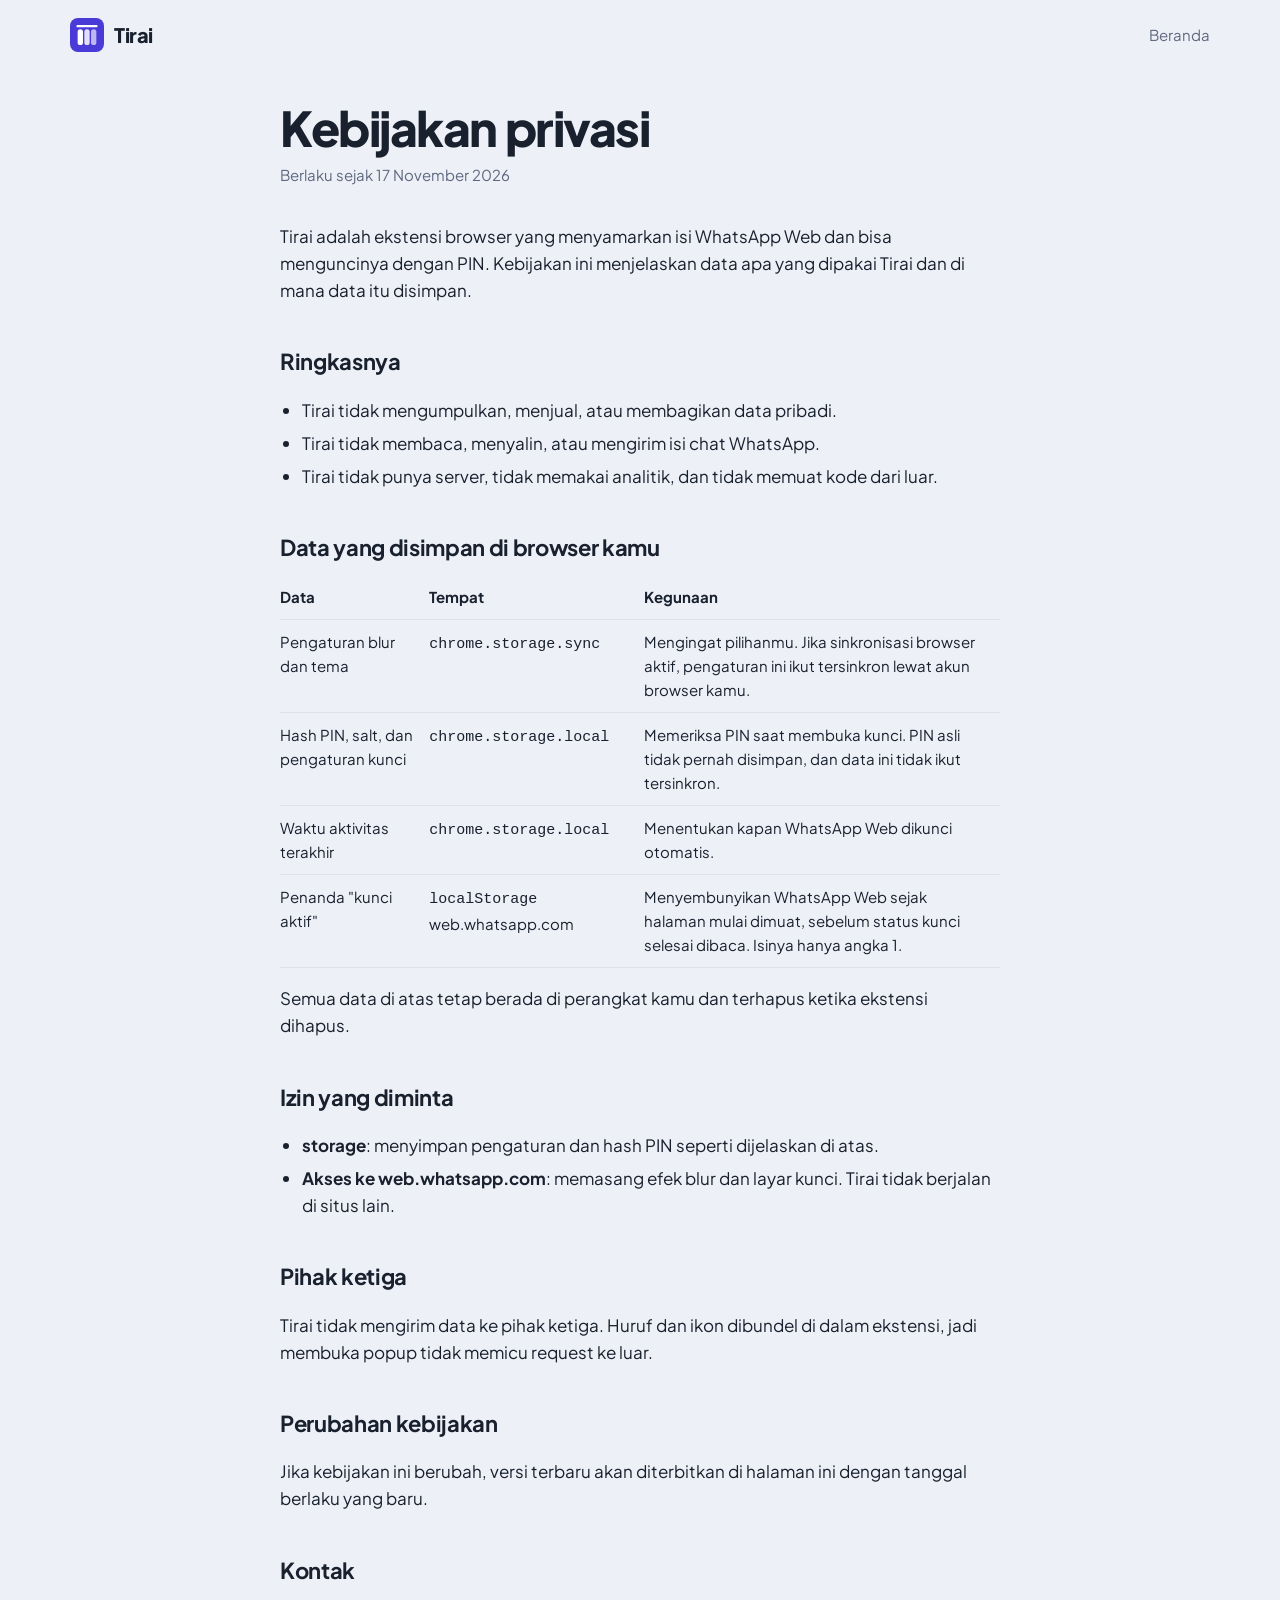
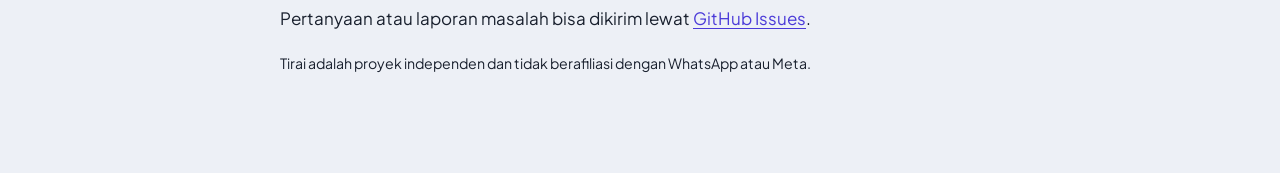
==== docs/privacy.html @ 5a01ec67 "Tirai: privacy extension for WhatsApp Web - Blur messages, previews, input, media, gallery, avatars " ====
<!doctype html>
<html lang="id">
<head>
  <meta charset="utf-8" />
  <meta name="viewport" content="width=device-width, initial-scale=1" />
  <title>Kebijakan Privasi | Tirai untuk WhatsApp Web</title>
  <meta name="description" content="Kebijakan privasi ekstensi Tirai: data apa yang disimpan, di mana, dan untuk apa. Tirai tidak mengumpulkan atau mengirim data pengguna." />
  <meta name="robots" content="index, follow" />
  <meta name="theme-color" content="#4a3ad8" />
  <link rel="canonical" href="https://yudadwiptr.github.io/privacywaweb/privacy.html" />
  <link rel="icon" href="favicon.ico" sizes="48x48" />
  <link rel="icon" href="favicon.svg" type="image/svg+xml" />
  <link rel="apple-touch-icon" href="apple-touch-icon.png" />
  <meta property="og:type" content="article" />
  <meta property="og:title" content="Kebijakan Privasi Tirai" />
  <meta property="og:description" content="Tirai tidak mengumpulkan, menjual, atau mengirim data pengguna." />
  <meta property="og:url" content="https://yudadwiptr.github.io/privacywaweb/privacy.html" />
  <meta property="og:image" content="https://yudadwiptr.github.io/privacywaweb/og-image.png" />
  <link rel="stylesheet" href="site.css" />
</head>
<body>
  <header class="site-head">
    <div class="wrap">
      <a class="logo" href="./" aria-label="Tirai, beranda">
        <svg viewBox="0 0 32 32" aria-hidden="true">
          <rect width="32" height="32" rx="7.5" fill="var(--velvet)" />
          <rect x="6" y="6.5" width="20" height="2.2" rx="1.1" fill="#fff" />
          <rect x="7.2" y="10.5" width="5" height="15" rx="2.5" fill="#fff" />
          <rect x="13.5" y="10.5" width="5" height="15" rx="2.5" fill="#fff" fill-opacity=".84" />
          <rect x="19.8" y="10.5" width="5" height="15" rx="2.5" fill="#fff" fill-opacity=".64" />
        </svg>
        Tirai
      </a>
      <nav class="nav" aria-label="Utama"><a href="./">Beranda</a></nav>
    </div>
  </header>

  <main class="article">
    <div class="wrap">
      <h1>Kebijakan privasi</h1>
      <p class="meta">Berlaku sejak 17 November 2026</p>

      <p>Tirai adalah ekstensi browser yang menyamarkan isi WhatsApp Web dan bisa menguncinya dengan PIN. Kebijakan ini menjelaskan data apa yang dipakai Tirai dan di mana data itu disimpan.</p>

      <h2>Ringkasnya</h2>
      <ul>
        <li>Tirai tidak mengumpulkan, menjual, atau membagikan data pribadi.</li>
        <li>Tirai tidak membaca, menyalin, atau mengirim isi chat WhatsApp.</li>
        <li>Tirai tidak punya server, tidak memakai analitik, dan tidak memuat kode dari luar.</li>
      </ul>

      <h2>Data yang disimpan di browser kamu</h2>
      <table>
        <thead><tr><th>Data</th><th>Tempat</th><th>Kegunaan</th></tr></thead>
        <tbody>
          <tr><td>Pengaturan blur dan tema</td><td><code>chrome.storage.sync</code></td><td>Mengingat pilihanmu. Jika sinkronisasi browser aktif, pengaturan ini ikut tersinkron lewat akun browser kamu.</td></tr>
          <tr><td>Hash PIN, salt, dan pengaturan kunci</td><td><code>chrome.storage.local</code></td><td>Memeriksa PIN saat membuka kunci. PIN asli tidak pernah disimpan, dan data ini tidak ikut tersinkron.</td></tr>
          <tr><td>Waktu aktivitas terakhir</td><td><code>chrome.storage.local</code></td><td>Menentukan kapan WhatsApp Web dikunci otomatis.</td></tr>
          <tr><td>Penanda "kunci aktif"</td><td><code>localStorage</code> web.whatsapp.com</td><td>Menyembunyikan WhatsApp Web sejak halaman mulai dimuat, sebelum status kunci selesai dibaca. Isinya hanya angka 1.</td></tr>
        </tbody>
      </table>
      <p>Semua data di atas tetap berada di perangkat kamu dan terhapus ketika ekstensi dihapus.</p>

      <h2>Izin yang diminta</h2>
      <ul>
        <li><strong>storage</strong>: menyimpan pengaturan dan hash PIN seperti dijelaskan di atas.</li>
        <li><strong>Akses ke web.whatsapp.com</strong>: memasang efek blur dan layar kunci. Tirai tidak berjalan di situs lain.</li>
      </ul>

      <h2>Pihak ketiga</h2>
      <p>Tirai tidak mengirim data ke pihak ketiga. Huruf dan ikon dibundel di dalam ekstensi, jadi membuka popup tidak memicu request ke luar.</p>

      <h2>Perubahan kebijakan</h2>
      <p>Jika kebijakan ini berubah, versi terbaru akan diterbitkan di halaman ini dengan tanggal berlaku yang baru.</p>

      <h2>Kontak</h2>
      <p>Pertanyaan atau laporan masalah bisa dikirim lewat <a href="https://github.com/yudadwiptr/privacywaweb/issues" rel="noopener">GitHub Issues</a>.</p>

      <p><small>Tirai adalah proyek independen dan tidak berafiliasi dengan WhatsApp atau Meta.</small></p>
    </div>
  </main>
</body>
</html>
---- docs/site.css ----
@font-face {
  font-family: "Plus Jakarta Sans";
  src: url("fonts/PlusJakartaSans.ttf") format("truetype");
  font-weight: 200 800;
  font-display: swap;
}

:root {
  --mist: #edf0f6;
  --paper: #ffffff;
  --ink: #19202e;
  --slate: #5f6880;
  --hair: #dfe3ec;
  --velvet: #4a3ad8;
  --velvet-deep: #3a2cb8;
  --velvet-soft: #e7e4ff;
  --velvet-ink: #ffffff;
  --danger: #c2334d;
  --win: #f6f7fb;
  --bubble-in: #ffffff;
  --bubble-out: #e3e0ff;
  --fold-a: rgba(74, 58, 216, 0.10);
  --fold-b: rgba(74, 58, 216, 0.03);
  --shadow: 0 1px 2px rgba(25, 32, 46, 0.06), 0 24px 60px -28px rgba(25, 32, 46, 0.35);
  color-scheme: light;
}

@media (prefers-color-scheme: dark) {
  :root:not([data-theme="light"]) {
    --mist: #11131a; --paper: #1a1d27; --ink: #e9ebf3; --slate: #9aa2b8; --hair: #2a2e3b;
    --velvet: #9b8fff; --velvet-deep: #b3aaff; --velvet-soft: #2a2550; --velvet-ink: #15122e; --danger: #ff7a8f;
    --win: #20232f; --bubble-in: #2b3040; --bubble-out: #3a3470;
    --fold-a: rgba(155, 143, 255, 0.08); --fold-b: rgba(155, 143, 255, 0.02);
    --shadow: 0 1px 2px rgba(0, 0, 0, 0.3), 0 24px 60px -24px rgba(0, 0, 0, 0.7);
    color-scheme: dark;
  }
}
:root[data-theme="dark"] {
  --mist: #11131a; --paper: #1a1d27; --ink: #e9ebf3; --slate: #9aa2b8; --hair: #2a2e3b;
  --velvet: #9b8fff; --velvet-deep: #b3aaff; --velvet-soft: #2a2550; --velvet-ink: #15122e; --danger: #ff7a8f;
  --win: #20232f; --bubble-in: #2b3040; --bubble-out: #3a3470;
  --fold-a: rgba(155, 143, 255, 0.08); --fold-b: rgba(155, 143, 255, 0.02);
  --shadow: 0 1px 2px rgba(0, 0, 0, 0.3), 0 24px 60px -24px rgba(0, 0, 0, 0.7);
  color-scheme: dark;
}

* { box-sizing: border-box; }
html { scroll-behavior: smooth; }
body {
  margin: 0;
  background: var(--mist);
  color: var(--ink);
  font: 400 17px/1.6 "Plus Jakarta Sans", system-ui, -apple-system, "Segoe UI", sans-serif;
  -webkit-font-smoothing: antialiased;
}
img, svg { display: block; max-width: 100%; }
a { color: var(--velvet); text-underline-offset: 3px; }
:focus-visible { outline: 2px solid var(--velvet); outline-offset: 3px; border-radius: 6px; }

.wrap { width: min(1140px, 100% - 32px); margin-inline: auto; }
.skip { position: absolute; left: -999px; }
.skip:focus { left: 16px; top: 12px; z-index: 10; background: var(--paper); padding: 8px 12px; }

/* Header */
.site-head { padding: 18px 0; }
.site-head .wrap { display: flex; align-items: center; justify-content: space-between; gap: 16px; }
.logo { display: flex; align-items: center; gap: 10px; color: var(--ink); text-decoration: none; font-weight: 800; font-size: 20px; letter-spacing: -0.02em; }
.logo svg { width: 34px; height: 34px; }
.nav { display: flex; align-items: center; gap: 22px; font-size: 15px; }
.nav a { color: var(--slate); text-decoration: none; }
.nav a:hover { color: var(--ink); }
@media (max-width: 760px) { .nav a:not(.btn) { display: none; } }

.btn {
  display: inline-flex; align-items: center; justify-content: center; gap: 8px;
  font: 700 15px/1 inherit; font-family: inherit; text-decoration: none; cursor: pointer;
  padding: 13px 20px; border-radius: 12px; border: 1.5px solid transparent;
}
.btn.primary { background: var(--velvet); color: var(--velvet-ink); }
.btn.primary:hover { background: var(--velvet-deep); }
.btn.quiet { border-color: var(--hair); color: var(--ink); background: var(--paper); }
.btn.quiet:hover { border-color: var(--velvet); }
.btn.small { padding: 9px 14px; font-size: 14px; border-radius: 10px; }
.btn svg { width: 18px; height: 18px; }

/* Hero */
.hero { padding: 40px 0 72px; }
.hero .wrap { display: grid; grid-template-columns: minmax(0, 1fr) minmax(0, 1.15fr); gap: 56px; align-items: center; }
.hero h1 {
  margin: 0 0 20px; font-size: clamp(38px, 4.4vw, 56px); line-height: 1.04; font-weight: 800; letter-spacing: -0.035em;
  text-wrap: balance;
}
.hero .lede { margin: 0 0 28px; font-size: 19px; color: var(--slate); max-width: 34ch; }
.hero .ctas { display: flex; flex-wrap: wrap; gap: 10px; }
.hero .note { margin: 14px 0 0; font-size: 14px; color: var(--slate); }
@media (max-width: 920px) {
  .hero .wrap { grid-template-columns: 1fr; gap: 36px; }
  .hero .lede { max-width: 46ch; }
}

/* Demo: a pretend WhatsApp Web window */
.demo { position: relative; }
.frame {
  position: relative; overflow: hidden;
  background: var(--paper); border-radius: 18px; box-shadow: var(--shadow);
  border: 1px solid var(--hair);
}
.frame-bar { display: flex; align-items: center; gap: 6px; padding: 10px 14px; border-bottom: 1px solid var(--hair); font-size: 12.5px; color: var(--slate); }
.frame-bar i { width: 10px; height: 10px; border-radius: 50%; background: var(--hair); }
.frame-bar span { margin-left: 10px; padding: 3px 12px; border-radius: 999px; background: var(--mist); }
.app { display: grid; grid-template-columns: 38% 1fr; height: 380px; background: var(--win); }
.chats { border-right: 1px solid var(--hair); background: var(--paper); overflow: hidden; }
.chat-row { display: grid; grid-template-columns: 36px 1fr auto; gap: 10px; align-items: center; padding: 10px 12px; border-bottom: 1px solid var(--hair); }
.chat-row.active { background: var(--velvet-soft); }
.av { width: 36px; height: 36px; border-radius: 50%; }
.av.a1 { background: linear-gradient(135deg, #f6a57b, #e0567b); }
.av.a2 { background: linear-gradient(135deg, #7bd0b0, #3c8fd8); }
.av.a3 { background: linear-gradient(135deg, #b39cf5, #6a52d8); }
.av.a4 { background: linear-gradient(135deg, #f5d36b, #ec8b3c); }
.av.a5 { background: linear-gradient(135deg, #9fb3c8, #5c6f86); }
.who { min-width: 0; }
.who b { display: block; font-size: 13.5px; font-weight: 700; white-space: nowrap; overflow: hidden; text-overflow: ellipsis; }
.who small { display: block; font-size: 12.5px; color: var(--slate); white-space: nowrap; overflow: hidden; text-overflow: ellipsis; }
.time { font-size: 11px; color: var(--slate); align-self: start; padding-top: 3px; }

.room { display: grid; grid-template-rows: auto 1fr auto; min-width: 0; }
.room-head { display: flex; align-items: center; gap: 10px; padding: 9px 14px; background: var(--paper); border-bottom: 1px solid var(--hair); }
.room-head .av { width: 32px; height: 32px; }
.room-head b { font-size: 14px; }
.msgs { display: flex; flex-direction: column; gap: 8px; padding: 14px; overflow: hidden;
  background-image: radial-gradient(var(--hair) 1px, transparent 1px); background-size: 18px 18px; }
.msg { max-width: 78%; padding: 8px 11px; border-radius: 12px; font-size: 14px; line-height: 1.4; background: var(--bubble-in); box-shadow: 0 1px 1px rgba(0,0,0,.05); }
.msg.out { align-self: flex-end; background: var(--bubble-out); }
.msg.photo { padding: 4px; }
.photo-art { width: 170px; height: 96px; border-radius: 9px; background: linear-gradient(160deg, #8fd3b5 0%, #5aa2d8 55%, #4a3ad8 100%); position: relative; overflow: hidden; }
.photo-art::after { content: ""; position: absolute; left: 18px; bottom: -30px; width: 110px; height: 70px; border-radius: 50%; background: rgba(255,255,255,.35); }
.composer { display: flex; align-items: center; gap: 8px; padding: 10px 12px; background: var(--paper); border-top: 1px solid var(--hair); }
.typing { flex: 1; padding: 8px 12px; border-radius: 10px; background: var(--mist); font-size: 14px; }

/* the blur itself, mirroring what the extension does */
.blurable { transition: filter .25s ease; }
.demo.on .blurable { filter: blur(6px); }
.demo.on .blurable:hover { filter: none; }

/* curtain sweep when the demo turns on */
.sweep {
  position: absolute; inset: 0; pointer-events: none; z-index: 2;
  background: repeating-linear-gradient(90deg, var(--fold-a) 0, rgba(74,58,216,.18) 20px, var(--fold-a) 40px);
  transform: translateY(-101%);
}
.demo.sweeping .sweep { animation: sweep 1s cubic-bezier(.65,0,.25,1) forwards; }
@keyframes sweep { 0% { transform: translateY(-101%); } 50% { transform: translateY(0); } 100% { transform: translateY(101%); } }

/* lock screen inside the demo */
.lockscreen {
  position: absolute; inset: 0; z-index: 3; display: grid; place-items: center; text-align: center;
  background: repeating-linear-gradient(90deg, var(--fold-a) 0, var(--fold-b) 40px, var(--fold-a) 80px), var(--mist);
  transform: translateY(-101%); transition: transform .6s cubic-bezier(.65,0,.25,1);
}
.lockscreen::before { content: ""; position: absolute; top: 0; left: 0; right: 0; height: 5px; background: var(--velvet); }
.demo.locked .lockscreen { transform: translateY(0); }
.lockscreen .card { background: var(--paper); padding: 24px 26px 20px; border-radius: 18px; box-shadow: var(--shadow); width: min(300px, 90%); }
.lockscreen svg { width: 42px; height: 42px; margin: 0 auto 10px; }
.lockscreen h3 { margin: 0; font-size: 18px; font-weight: 800; letter-spacing: -0.02em; }
.lockscreen p { margin: 4px 0 14px; font-size: 13px; color: var(--slate); }
.slots { position: relative; display: flex; justify-content: center; gap: 8px; }
.slots span { width: 34px; height: 42px; border-radius: 10px; border: 1.5px solid var(--hair); background: var(--mist); display: grid; place-items: center; }
.slots span.filled::after { content: ""; width: 10px; height: 10px; border-radius: 50%; background: var(--ink); }
.slots input { position: absolute; inset: 0; opacity: 0; width: 100%; font-size: 16px; }
.slots.shake { animation: shake .38s; }
.slots.shake span { border-color: var(--danger); }
@keyframes shake { 20%{transform:translateX(-8px)} 40%{transform:translateX(7px)} 60%{transform:translateX(-5px)} 80%{transform:translateX(3px)} }
.lockscreen .hint { margin: 12px 0 0; font-size: 12px; }

.controls { display: flex; flex-wrap: wrap; align-items: center; justify-content: space-between; gap: 12px; margin-top: 14px; font-size: 14px; color: var(--slate); }
.toggle { display: inline-flex; align-items: center; gap: 10px; cursor: pointer; color: var(--ink); font-weight: 600; }
.toggle input { position: absolute; opacity: 0; }
.toggle .track { width: 44px; height: 26px; border-radius: 13px; background: var(--hair); position: relative; transition: background .2s; }
.toggle .track::after { content: ""; position: absolute; top: 3px; left: 3px; width: 20px; height: 20px; border-radius: 50%; background: #fff; box-shadow: 0 1px 2px rgba(0,0,0,.25); transition: transform .2s; }
.toggle input:checked + .track { background: var(--velvet); }
.toggle input:checked + .track::after { transform: translateX(18px); }
.toggle input:focus-visible + .track { outline: 2px solid var(--velvet); outline-offset: 2px; }

@media (max-width: 600px) {
  .app { grid-template-columns: 1fr; height: 360px; }
  .chats { display: none; }
  .photo-art { width: 140px; }
}

/* Sections */
section { scroll-margin-top: 20px; }
.band { padding: 80px 0; border-top: 1px solid var(--hair); }
.band.paper { background: var(--paper); }
.band h2 { margin: 0 0 14px; font-size: clamp(30px, 3.6vw, 42px); line-height: 1.1; font-weight: 800; letter-spacing: -0.03em; text-wrap: balance; }
.band .intro { margin: 0 0 40px; color: var(--slate); font-size: 18px; max-width: 58ch; }

.features { list-style: none; margin: 0; padding: 0; display: grid; grid-template-columns: repeat(2, minmax(0, 1fr)); column-gap: 48px; }
.features li { display: grid; grid-template-columns: 44px 1fr; gap: 16px; padding: 20px 0; border-top: 1px solid var(--hair); }
.features .ico { width: 44px; height: 44px; border-radius: 12px; display: grid; place-items: center; background: var(--velvet-soft); color: var(--velvet); }
.features .ico svg { width: 22px; height: 22px; }
.features h3 { margin: 0 0 4px; font-size: 18px; font-weight: 700; letter-spacing: -0.01em; }
.features p { margin: 0; color: var(--slate); font-size: 15.5px; }
@media (max-width: 760px) { .features { grid-template-columns: 1fr; } }

.split { display: grid; grid-template-columns: minmax(0, 1fr) minmax(0, 1fr); gap: 56px; align-items: center; }
@media (max-width: 860px) { .split { grid-template-columns: 1fr; gap: 32px; } }
.ticks { list-style: none; margin: 0; padding: 0; }
.ticks li { position: relative; padding: 10px 0 10px 32px; border-top: 1px solid var(--hair); }
.ticks li::before {
  content: ""; position: absolute; left: 2px; top: 16px; width: 16px; height: 16px; border-radius: 5px;
  background: var(--velvet) url("data:image/svg+xml,%3Csvg xmlns='http://www.w3.org/2000/svg' viewBox='0 0 16 16'%3E%3Cpath d='m4 8.3 2.6 2.5L12 5.5' fill='none' stroke='white' stroke-width='2' stroke-linecap='round' stroke-linejoin='round'/%3E%3C/svg%3E") center/100% no-repeat;
}
kbd { font: 600 13px/1 inherit; font-family: inherit; padding: 3px 7px; border-radius: 6px; background: var(--paper); border: 1px solid var(--hair); border-bottom-width: 2px; }

.lock-figure { background: repeating-linear-gradient(90deg, var(--fold-a) 0, var(--fold-b) 40px, var(--fold-a) 80px), var(--mist); border-radius: 22px; padding: 56px 24px; display: grid; place-items: center; position: relative; overflow: hidden; }
.lock-figure::before { content: ""; position: absolute; top: 0; left: 0; right: 0; height: 6px; background: var(--velvet); }
.lock-figure .card { background: var(--paper); border-radius: 20px; padding: 28px; text-align: center; box-shadow: var(--shadow); width: min(320px, 100%); }
.lock-figure svg { width: 48px; height: 48px; margin: 0 auto 12px; }
.lock-figure h3 { margin: 0; font-size: 20px; font-weight: 800; letter-spacing: -0.02em; }
.lock-figure p { margin: 4px 0 16px; font-size: 14px; color: var(--slate); }
.lock-figure .slots span:nth-child(-n+2)::after { content: ""; width: 10px; height: 10px; border-radius: 50%; background: var(--ink); }

.promise { font-size: clamp(22px, 2.4vw, 28px); line-height: 1.35; font-weight: 500; letter-spacing: -0.015em; margin: 0 0 40px; max-width: 34ch; text-wrap: balance; }
.facts { display: grid; grid-template-columns: repeat(3, minmax(0, 1fr)); gap: 32px; }
.facts h3 { margin: 0 0 6px; font-size: 17px; font-weight: 700; }
.facts p { margin: 0; color: var(--slate); font-size: 15.5px; }
@media (max-width: 760px) { .facts { grid-template-columns: 1fr; gap: 20px; } }

.steps { counter-reset: step; list-style: none; margin: 0; padding: 0; display: grid; grid-template-columns: repeat(3, minmax(0, 1fr)); gap: 32px; }
.steps li { counter-increment: step; position: relative; padding-top: 56px; }
.steps li::before {
  content: counter(step); position: absolute; top: 0; left: 0; width: 40px; height: 40px; border-radius: 12px;
  display: grid; place-items: center; background: var(--velvet); color: var(--velvet-ink); font-weight: 800; font-size: 18px;
}
.steps h3 { margin: 0 0 6px; font-size: 18px; font-weight: 700; }
.steps p { margin: 0; color: var(--slate); font-size: 15.5px; }
@media (max-width: 760px) { .steps { grid-template-columns: 1fr; } }

.faq { max-width: 760px; }
.faq details { border-top: 1px solid var(--hair); padding: 4px 0; }
.faq details:last-child { border-bottom: 1px solid var(--hair); }
.faq summary { cursor: pointer; list-style: none; display: flex; justify-content: space-between; gap: 16px; padding: 16px 0; font-weight: 700; font-size: 17.5px; }
.faq summary::-webkit-details-marker { display: none; }
.faq summary::after { content: "+"; font-size: 24px; line-height: 1; color: var(--velvet); transition: transform .2s; }
.faq details[open] summary::after { transform: rotate(45deg); }
.faq details p { margin: 0 0 18px; color: var(--slate); max-width: 64ch; }

.site-foot { padding: 40px 0 56px; border-top: 1px solid var(--hair); font-size: 14px; color: var(--slate); }
.site-foot .wrap { display: flex; flex-wrap: wrap; justify-content: space-between; gap: 16px 32px; }
.site-foot nav { display: flex; gap: 20px; }
.site-foot p { margin: 0; max-width: 60ch; }

/* Article (privacy policy) */
.article { padding: 32px 0 80px; }
.article .wrap { max-width: 720px; }
.article h1 { font-size: clamp(34px, 4.4vw, 48px); line-height: 1.1; letter-spacing: -0.03em; font-weight: 800; margin: 0 0 8px; }
.article .meta { color: var(--slate); margin: 0 0 36px; font-size: 15px; }
.article h2 { font-size: 22px; letter-spacing: -0.015em; margin: 40px 0 10px; }
.article p, .article li { color: var(--ink); }
.article ul { padding-left: 22px; }
.article li + li { margin-top: 6px; }
.article table { width: 100%; border-collapse: collapse; font-size: 15px; margin: 8px 0; }
.article th, .article td { text-align: left; padding: 10px 12px 10px 0; border-bottom: 1px solid var(--hair); vertical-align: top; }
.article th { font-weight: 700; }

@media (prefers-reduced-motion: reduce) {
  html { scroll-behavior: auto; }
  *, *::before, *::after { animation: none !important; transition: none !important; }
}
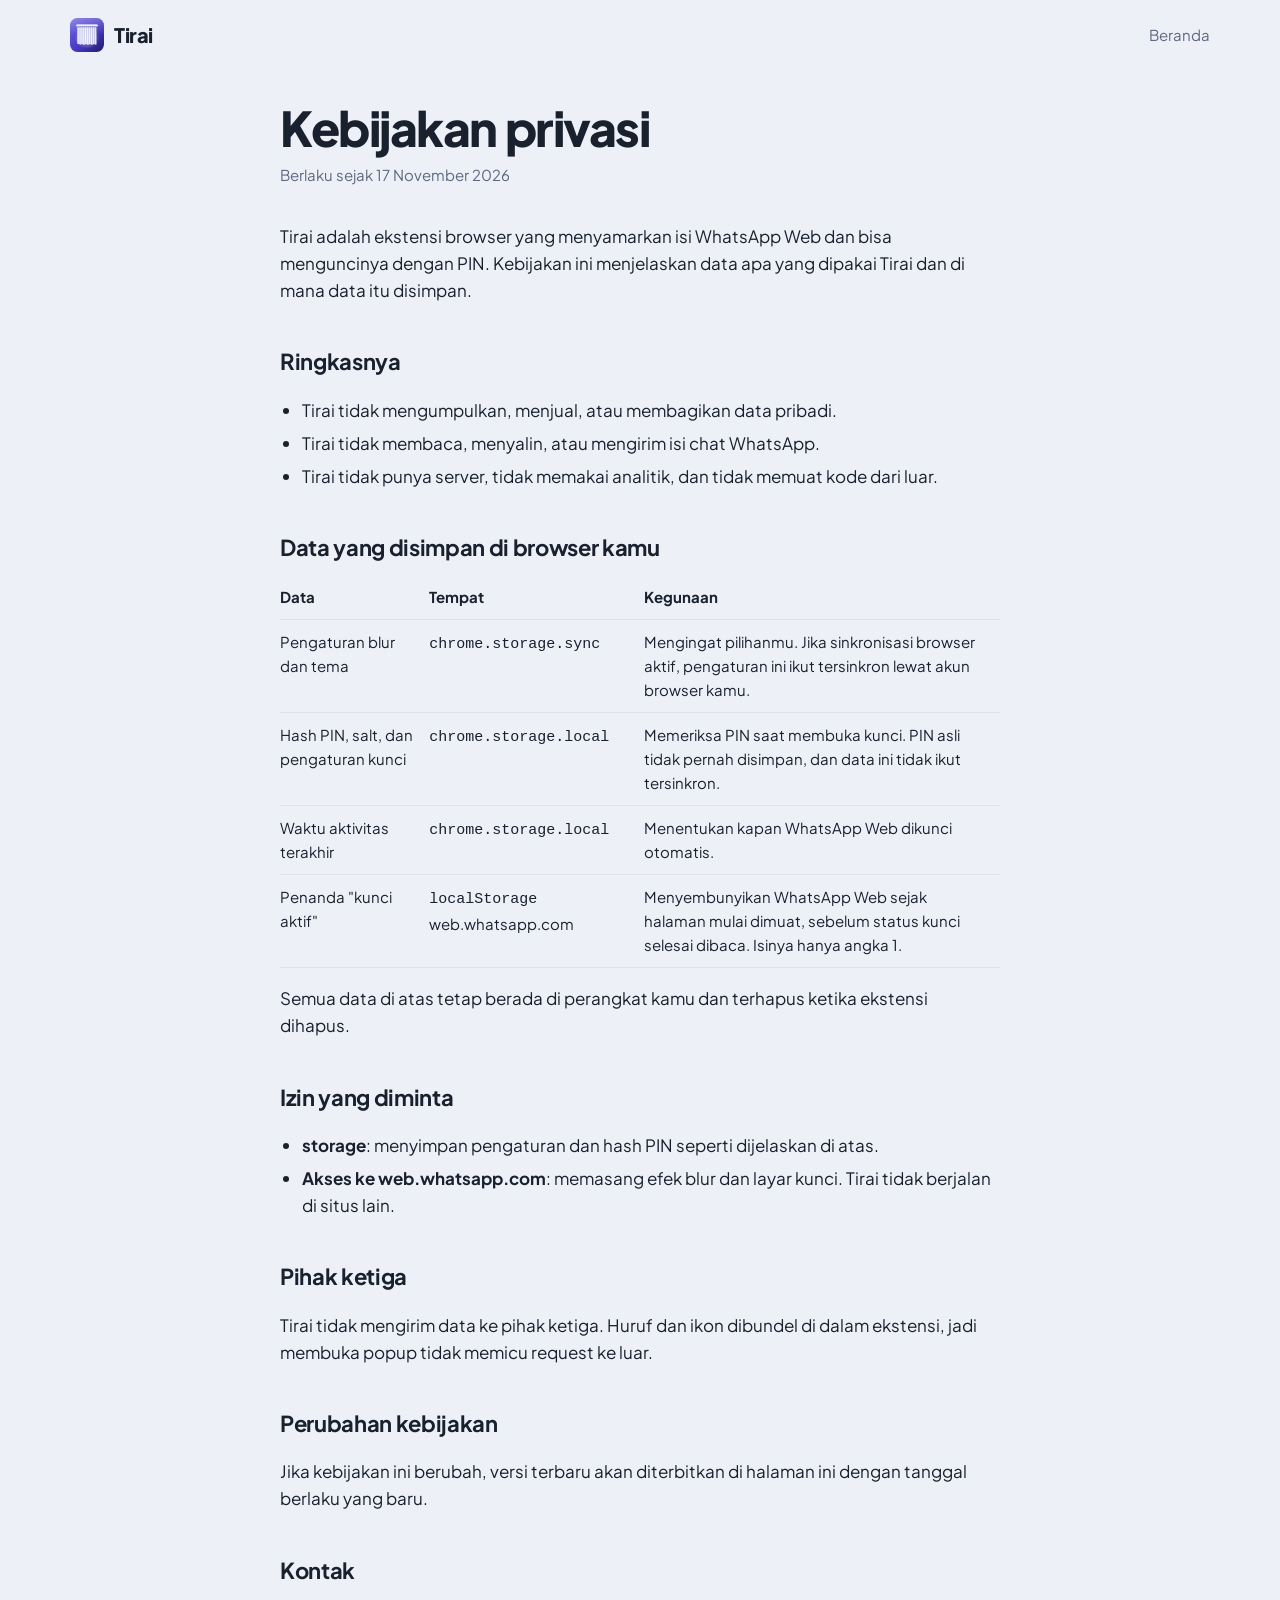
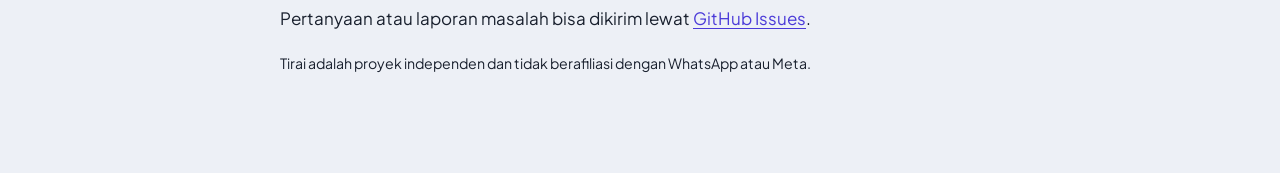
==== commit ed244fde: "New vertical-blinds logo and popup footer credit - Redraw the logo as vertical blinds on a violet ti" ====
--- a/docs/privacy.html
+++ b/docs/privacy.html
@@ -22,13 +22,7 @@
   <header class="site-head">
     <div class="wrap">
       <a class="logo" href="./" aria-label="Tirai, beranda">
-        <svg viewBox="0 0 32 32" aria-hidden="true">
-          <rect width="32" height="32" rx="7.5" fill="var(--velvet)" />
-          <rect x="6" y="6.5" width="20" height="2.2" rx="1.1" fill="#fff" />
-          <rect x="7.2" y="10.5" width="5" height="15" rx="2.5" fill="#fff" />
-          <rect x="13.5" y="10.5" width="5" height="15" rx="2.5" fill="#fff" fill-opacity=".84" />
-          <rect x="19.8" y="10.5" width="5" height="15" rx="2.5" fill="#fff" fill-opacity=".64" />
-        </svg>
+        <img src="logo.svg" alt="" />
         Tirai
       </a>
       <nav class="nav" aria-label="Utama"><a href="./">Beranda</a></nav>
--- a/docs/site.css
+++ b/docs/site.css
@@ -65,7 +65,7 @@
 .site-head { padding: 18px 0; }
 .site-head .wrap { display: flex; align-items: center; justify-content: space-between; gap: 16px; }
 .logo { display: flex; align-items: center; gap: 10px; color: var(--ink); text-decoration: none; font-weight: 800; font-size: 20px; letter-spacing: -0.02em; }
-.logo svg { width: 34px; height: 34px; }
+.logo img, .logo svg { width: 34px; height: 34px; }
 .nav { display: flex; align-items: center; gap: 22px; font-size: 15px; }
 .nav a { color: var(--slate); text-decoration: none; }
 .nav a:hover { color: var(--ink); }
@@ -160,7 +160,7 @@
 .lockscreen::before { content: ""; position: absolute; top: 0; left: 0; right: 0; height: 5px; background: var(--velvet); }
 .demo.locked .lockscreen { transform: translateY(0); }
 .lockscreen .card { background: var(--paper); padding: 24px 26px 20px; border-radius: 18px; box-shadow: var(--shadow); width: min(300px, 90%); }
-.lockscreen svg { width: 42px; height: 42px; margin: 0 auto 10px; }
+.lockscreen img { width: 42px; height: 42px; margin: 0 auto 10px; }
 .lockscreen h3 { margin: 0; font-size: 18px; font-weight: 800; letter-spacing: -0.02em; }
 .lockscreen p { margin: 4px 0 14px; font-size: 13px; color: var(--slate); }
 .slots { position: relative; display: flex; justify-content: center; gap: 8px; }
@@ -215,7 +215,7 @@
 .lock-figure { background: repeating-linear-gradient(90deg, var(--fold-a) 0, var(--fold-b) 40px, var(--fold-a) 80px), var(--mist); border-radius: 22px; padding: 56px 24px; display: grid; place-items: center; position: relative; overflow: hidden; }
 .lock-figure::before { content: ""; position: absolute; top: 0; left: 0; right: 0; height: 6px; background: var(--velvet); }
 .lock-figure .card { background: var(--paper); border-radius: 20px; padding: 28px; text-align: center; box-shadow: var(--shadow); width: min(320px, 100%); }
-.lock-figure svg { width: 48px; height: 48px; margin: 0 auto 12px; }
+.lock-figure img { width: 48px; height: 48px; margin: 0 auto 12px; }
 .lock-figure h3 { margin: 0; font-size: 20px; font-weight: 800; letter-spacing: -0.02em; }
 .lock-figure p { margin: 4px 0 16px; font-size: 14px; color: var(--slate); }
 .lock-figure .slots span:nth-child(-n+2)::after { content: ""; width: 10px; height: 10px; border-radius: 50%; background: var(--ink); }
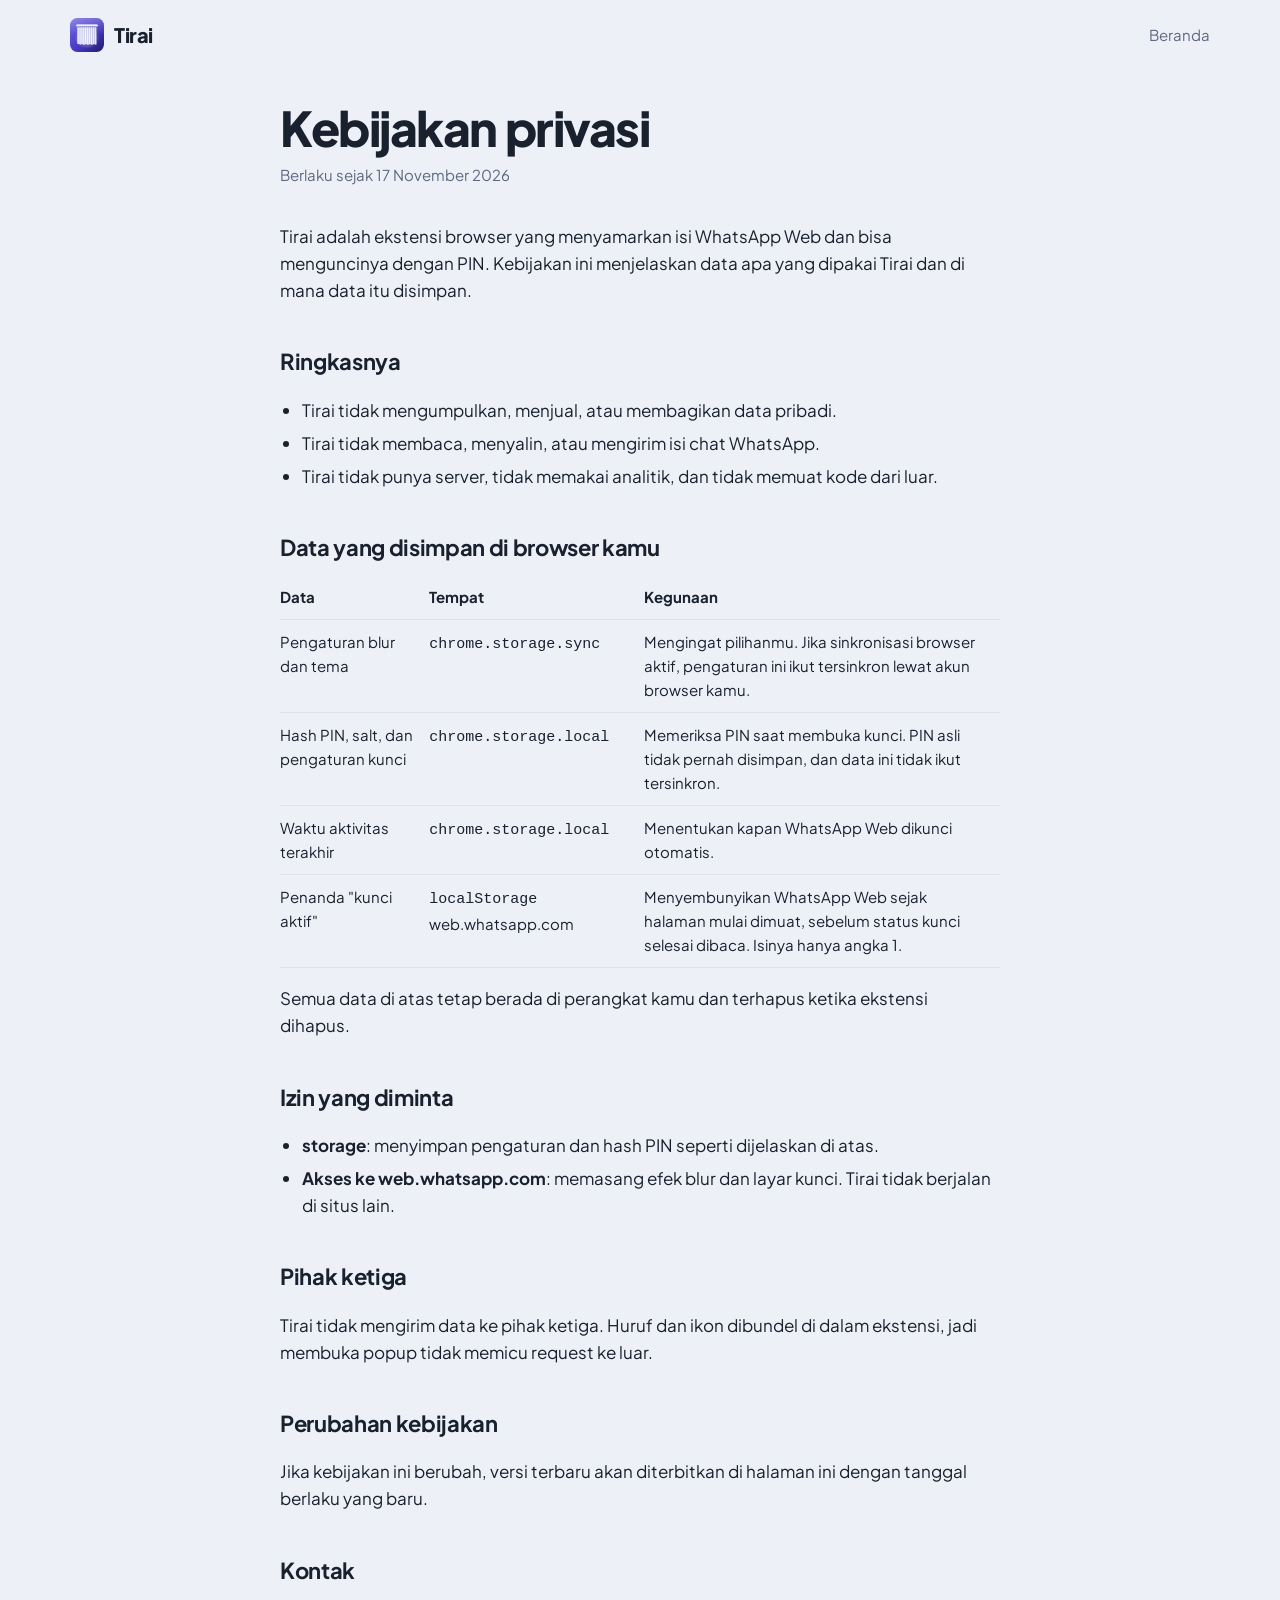
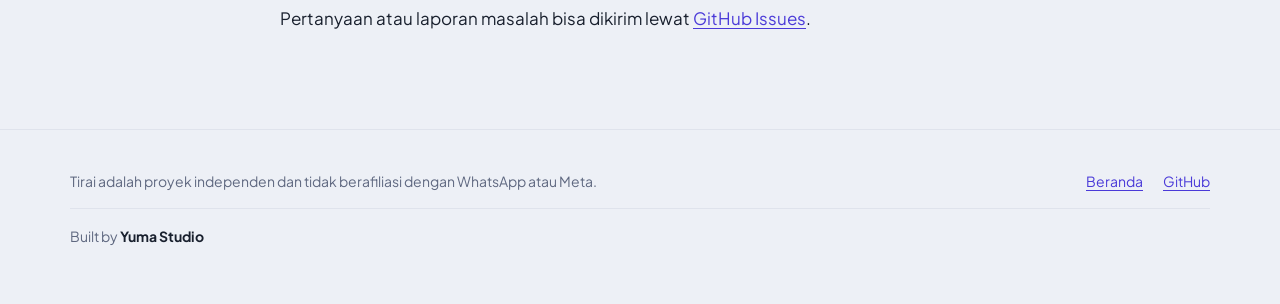
==== commit 9e2c2c34: "Site: credit Yuma Studio in footer and structured data - "Built by Yuma Studio" (yumastudio.digital)" ====
--- a/docs/privacy.html
+++ b/docs/privacy.html
@@ -7,15 +7,15 @@
   <meta name="description" content="Kebijakan privasi ekstensi Tirai: data apa yang disimpan, di mana, dan untuk apa. Tirai tidak mengumpulkan atau mengirim data pengguna." />
   <meta name="robots" content="index, follow" />
   <meta name="theme-color" content="#4a3ad8" />
-  <link rel="canonical" href="https://yudadwiptr.github.io/privacywaweb/privacy.html" />
+  <link rel="canonical" href="https://tiraiwhatsapp.vercel.app/privacy.html" />
   <link rel="icon" href="favicon.ico" sizes="48x48" />
   <link rel="icon" href="favicon.svg" type="image/svg+xml" />
   <link rel="apple-touch-icon" href="apple-touch-icon.png" />
   <meta property="og:type" content="article" />
   <meta property="og:title" content="Kebijakan Privasi Tirai" />
   <meta property="og:description" content="Tirai tidak mengumpulkan, menjual, atau mengirim data pengguna." />
-  <meta property="og:url" content="https://yudadwiptr.github.io/privacywaweb/privacy.html" />
-  <meta property="og:image" content="https://yudadwiptr.github.io/privacywaweb/og-image.png" />
+  <meta property="og:url" content="https://tiraiwhatsapp.vercel.app/privacy.html" />
+  <meta property="og:image" content="https://tiraiwhatsapp.vercel.app/og-image.png" />
   <link rel="stylesheet" href="site.css" />
 </head>
 <body>
@@ -70,8 +70,18 @@
       <h2>Kontak</h2>
       <p>Pertanyaan atau laporan masalah bisa dikirim lewat <a href="https://github.com/yudadwiptr/privacywaweb/issues" rel="noopener">GitHub Issues</a>.</p>
 
-      <p><small>Tirai adalah proyek independen dan tidak berafiliasi dengan WhatsApp atau Meta.</small></p>
     </div>
   </main>
+
+  <footer class="site-foot">
+    <div class="wrap">
+      <p>Tirai adalah proyek independen dan tidak berafiliasi dengan WhatsApp atau Meta.</p>
+      <nav aria-label="Tautan kaki">
+        <a href="./">Beranda</a>
+        <a href="https://github.com/yudadwiptr/privacywaweb" rel="noopener">GitHub</a>
+      </nav>
+      <p class="credit">Built by <a href="https://yumastudio.digital/" rel="noopener">Yuma Studio</a></p>
+    </div>
+  </footer>
 </body>
 </html>
--- a/docs/site.css
+++ b/docs/site.css
@@ -249,6 +249,9 @@
 .site-foot .wrap { display: flex; flex-wrap: wrap; justify-content: space-between; gap: 16px 32px; }
 .site-foot nav { display: flex; gap: 20px; }
 .site-foot p { margin: 0; max-width: 60ch; }
+.site-foot .credit { flex-basis: 100%; max-width: none; padding-top: 16px; border-top: 1px solid var(--hair); }
+.site-foot .credit a { color: var(--ink); font-weight: 700; text-decoration: none; }
+.site-foot .credit a:hover { color: var(--velvet); text-decoration: underline; }
 
 /* Article (privacy policy) */
 .article { padding: 32px 0 80px; }
